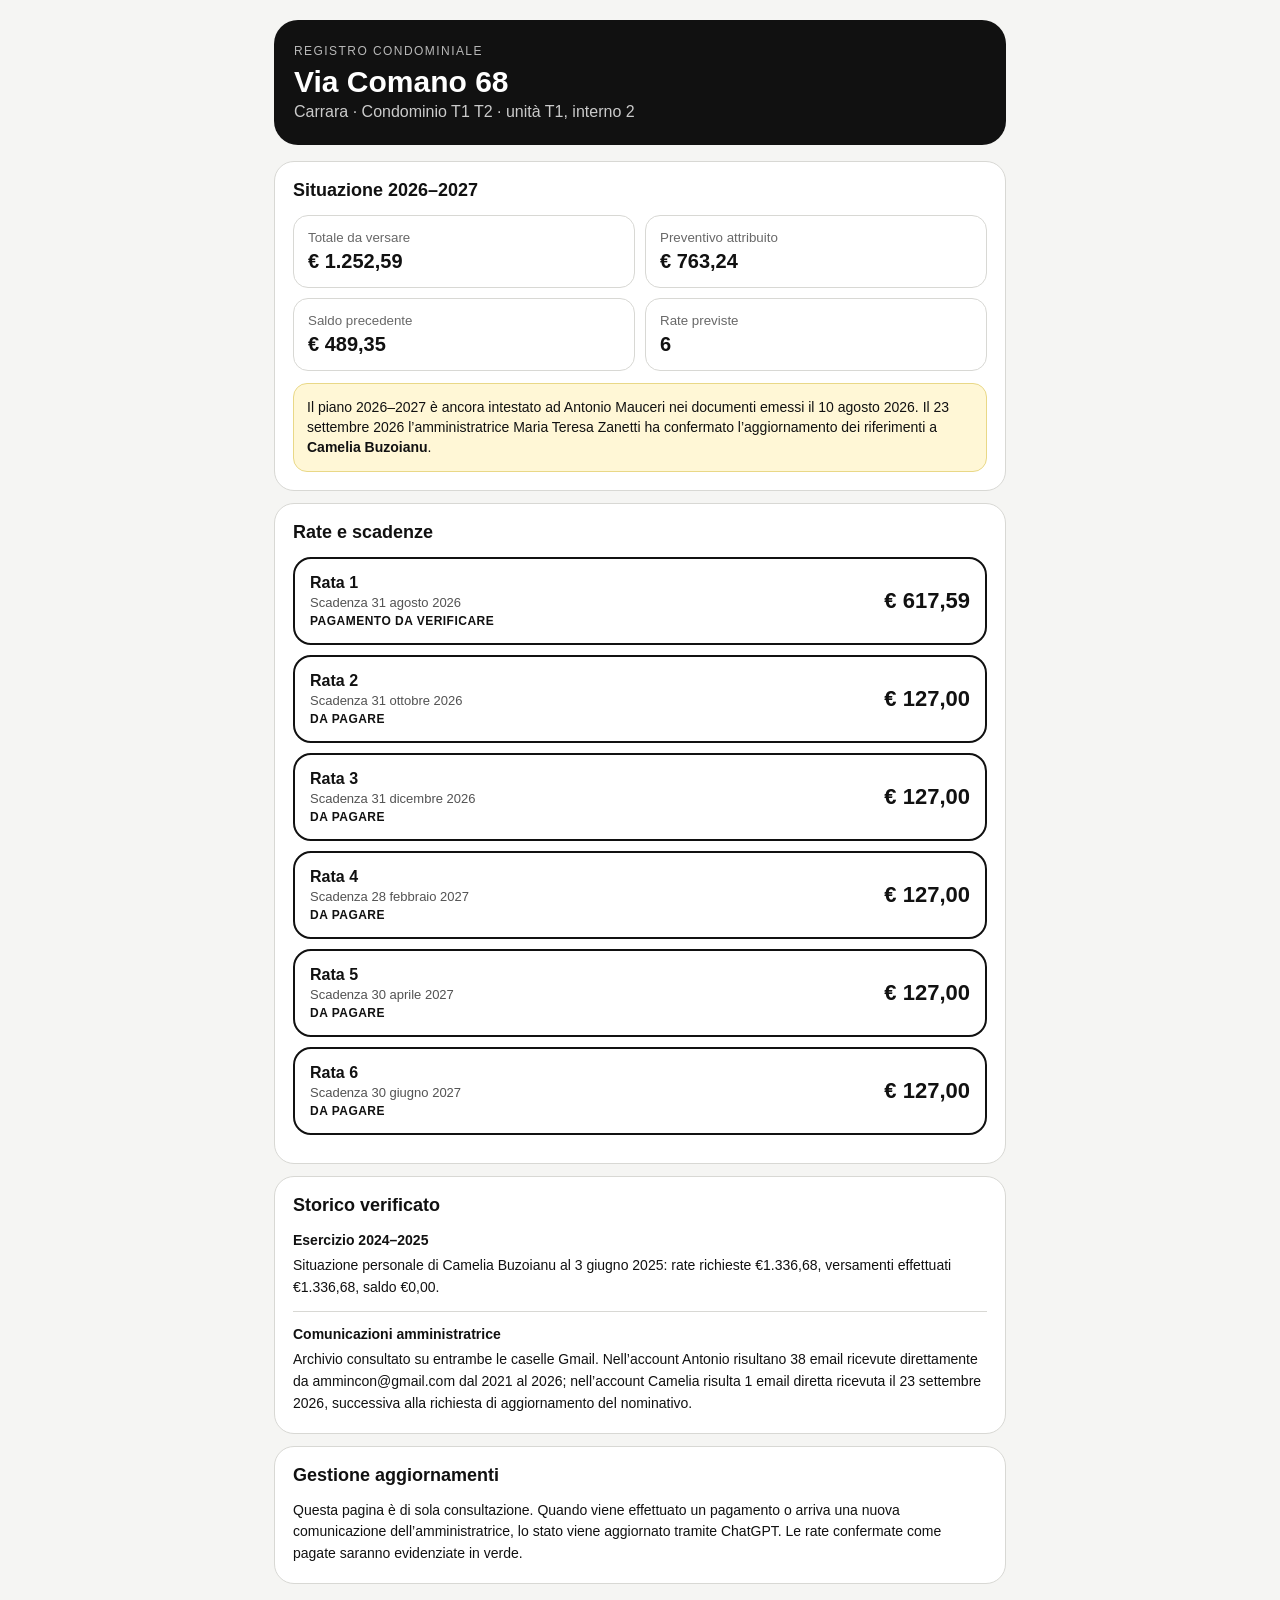
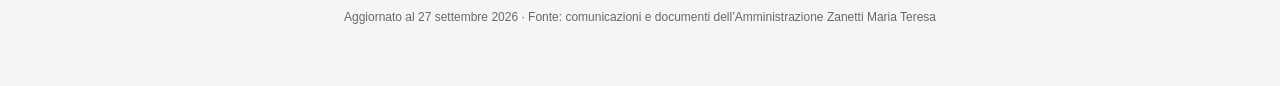
==== via-comano/index.html @ c6fd80aa "Aggiunge pagina Via Comano per gestione rate condominiali" ====
<!doctype html>
<html lang="it">
<head>
<meta charset="utf-8">
<meta name="viewport" content="width=device-width,initial-scale=1,viewport-fit=cover">
<title>Via Comano 68 · Rate condominiali</title>
<meta name="theme-color" content="#111111">
<style>
:root{--bg:#f5f5f3;--card:#fff;--ink:#111;--muted:#686868;--line:#d8d8d4;--ok:#2e7d32;--warn:#fff7d6}
*{box-sizing:border-box}body{margin:0;background:var(--bg);color:var(--ink);font-family:-apple-system,BlinkMacSystemFont,"Segoe UI",Roboto,Arial,sans-serif}
main{max-width:760px;margin:auto;padding:20px 14px 48px}.hero{background:#111;color:#fff;border-radius:24px;padding:24px 20px;margin-bottom:16px}
.eyebrow{font-size:12px;text-transform:uppercase;letter-spacing:.12em;opacity:.7}.hero h1{font-size:30px;line-height:1.06;margin:8px 0 5px}.hero p{margin:0;opacity:.78}
.card{background:var(--card);border:1px solid var(--line);border-radius:20px;padding:18px;margin:12px 0}.card h2{font-size:18px;margin:0 0 14px}
.grid{display:grid;grid-template-columns:repeat(2,1fr);gap:10px}.metric{border:1px solid var(--line);border-radius:15px;padding:14px}.metric small{color:var(--muted);display:block;margin-bottom:5px}.metric strong{font-size:20px}
.note{background:var(--warn);border:1px solid #e9d887;border-radius:14px;padding:13px;font-size:14px;line-height:1.45;margin-top:12px}
.rate{border:2px solid #111;border-radius:18px;padding:15px;margin:10px 0;display:flex;justify-content:space-between;gap:14px;align-items:center}
.rate.paid{background:var(--ok);border-color:var(--ok);color:white}.rmeta{min-width:0}.rnum{font-weight:800;font-size:16px}.rdate{font-size:13px;opacity:.72;margin-top:3px}.amount{font-weight:850;font-size:22px;white-space:nowrap}.status{font-size:12px;margin-top:4px;font-weight:700;text-transform:uppercase;letter-spacing:.04em}
.history{font-size:14px;line-height:1.55}.history strong{display:block;margin-bottom:4px}.sep{height:1px;background:var(--line);margin:12px 0}
footer{color:var(--muted);font-size:12px;text-align:center;padding:14px 6px}
@media(max-width:480px){main{padding:12px 10px 34px}.hero{border-radius:20px;padding:20px 17px}.hero h1{font-size:27px}.grid{grid-template-columns:1fr}.amount{font-size:20px}}
</style>
</head>
<body>
<main>
<section class="hero">
<div class="eyebrow">Registro condominiale</div>
<h1>Via Comano 68</h1>
<p>Carrara · Condominio T1 T2 · unità T1, interno 2</p>
</section>

<section class="card">
<h2>Situazione 2026–2027</h2>
<div class="grid">
<div class="metric"><small>Totale da versare</small><strong>€ 1.252,59</strong></div>
<div class="metric"><small>Preventivo attribuito</small><strong>€ 763,24</strong></div>
<div class="metric"><small>Saldo precedente</small><strong>€ 489,35</strong></div>
<div class="metric"><small>Rate previste</small><strong>6</strong></div>
</div>
<div class="note">Il piano 2026–2027 è ancora intestato ad Antonio Mauceri nei documenti emessi il 10 agosto 2026. Il 23 settembre 2026 l’amministratrice Maria Teresa Zanetti ha confermato l’aggiornamento dei riferimenti a <strong>Camelia Buzoianu</strong>.</div>
</section>

<section class="card">
<h2>Rate e scadenze</h2>

<div class="rate">
<div class="rmeta"><div class="rnum">Rata 1</div><div class="rdate">Scadenza 31 agosto 2026</div><div class="status">Pagamento da verificare</div></div>
<div class="amount">€ 617,59</div>
</div>

<div class="rate">
<div class="rmeta"><div class="rnum">Rata 2</div><div class="rdate">Scadenza 31 ottobre 2026</div><div class="status">Da pagare</div></div>
<div class="amount">€ 127,00</div>
</div>

<div class="rate">
<div class="rmeta"><div class="rnum">Rata 3</div><div class="rdate">Scadenza 31 dicembre 2026</div><div class="status">Da pagare</div></div>
<div class="amount">€ 127,00</div>
</div>

<div class="rate">
<div class="rmeta"><div class="rnum">Rata 4</div><div class="rdate">Scadenza 28 febbraio 2027</div><div class="status">Da pagare</div></div>
<div class="amount">€ 127,00</div>
</div>

<div class="rate">
<div class="rmeta"><div class="rnum">Rata 5</div><div class="rdate">Scadenza 30 aprile 2027</div><div class="status">Da pagare</div></div>
<div class="amount">€ 127,00</div>
</div>

<div class="rate">
<div class="rmeta"><div class="rnum">Rata 6</div><div class="rdate">Scadenza 30 giugno 2027</div><div class="status">Da pagare</div></div>
<div class="amount">€ 127,00</div>
</div>
</section>

<section class="card">
<h2>Storico verificato</h2>
<div class="history">
<strong>Esercizio 2024–2025</strong>
Situazione personale di Camelia Buzoianu al 3 giugno 2025: rate richieste €1.336,68, versamenti effettuati €1.336,68, saldo €0,00.
<div class="sep"></div>
<strong>Comunicazioni amministratrice</strong>
Archivio consultato su entrambe le caselle Gmail. Nell’account Antonio risultano 38 email ricevute direttamente da ammincon@gmail.com dal 2021 al 2026; nell’account Camelia risulta 1 email diretta ricevuta il 23 settembre 2026, successiva alla richiesta di aggiornamento del nominativo.
</div>
</section>

<section class="card">
<h2>Gestione aggiornamenti</h2>
<div class="history">Questa pagina è di sola consultazione. Quando viene effettuato un pagamento o arriva una nuova comunicazione dell’amministratrice, lo stato viene aggiornato tramite ChatGPT. Le rate confermate come pagate saranno evidenziate in verde.</div>
</section>

<footer>Aggiornato al 27 settembre 2026 · Fonte: comunicazioni e documenti dell’Amministrazione Zanetti Maria Teresa</footer>
</main>
</body>
</html>
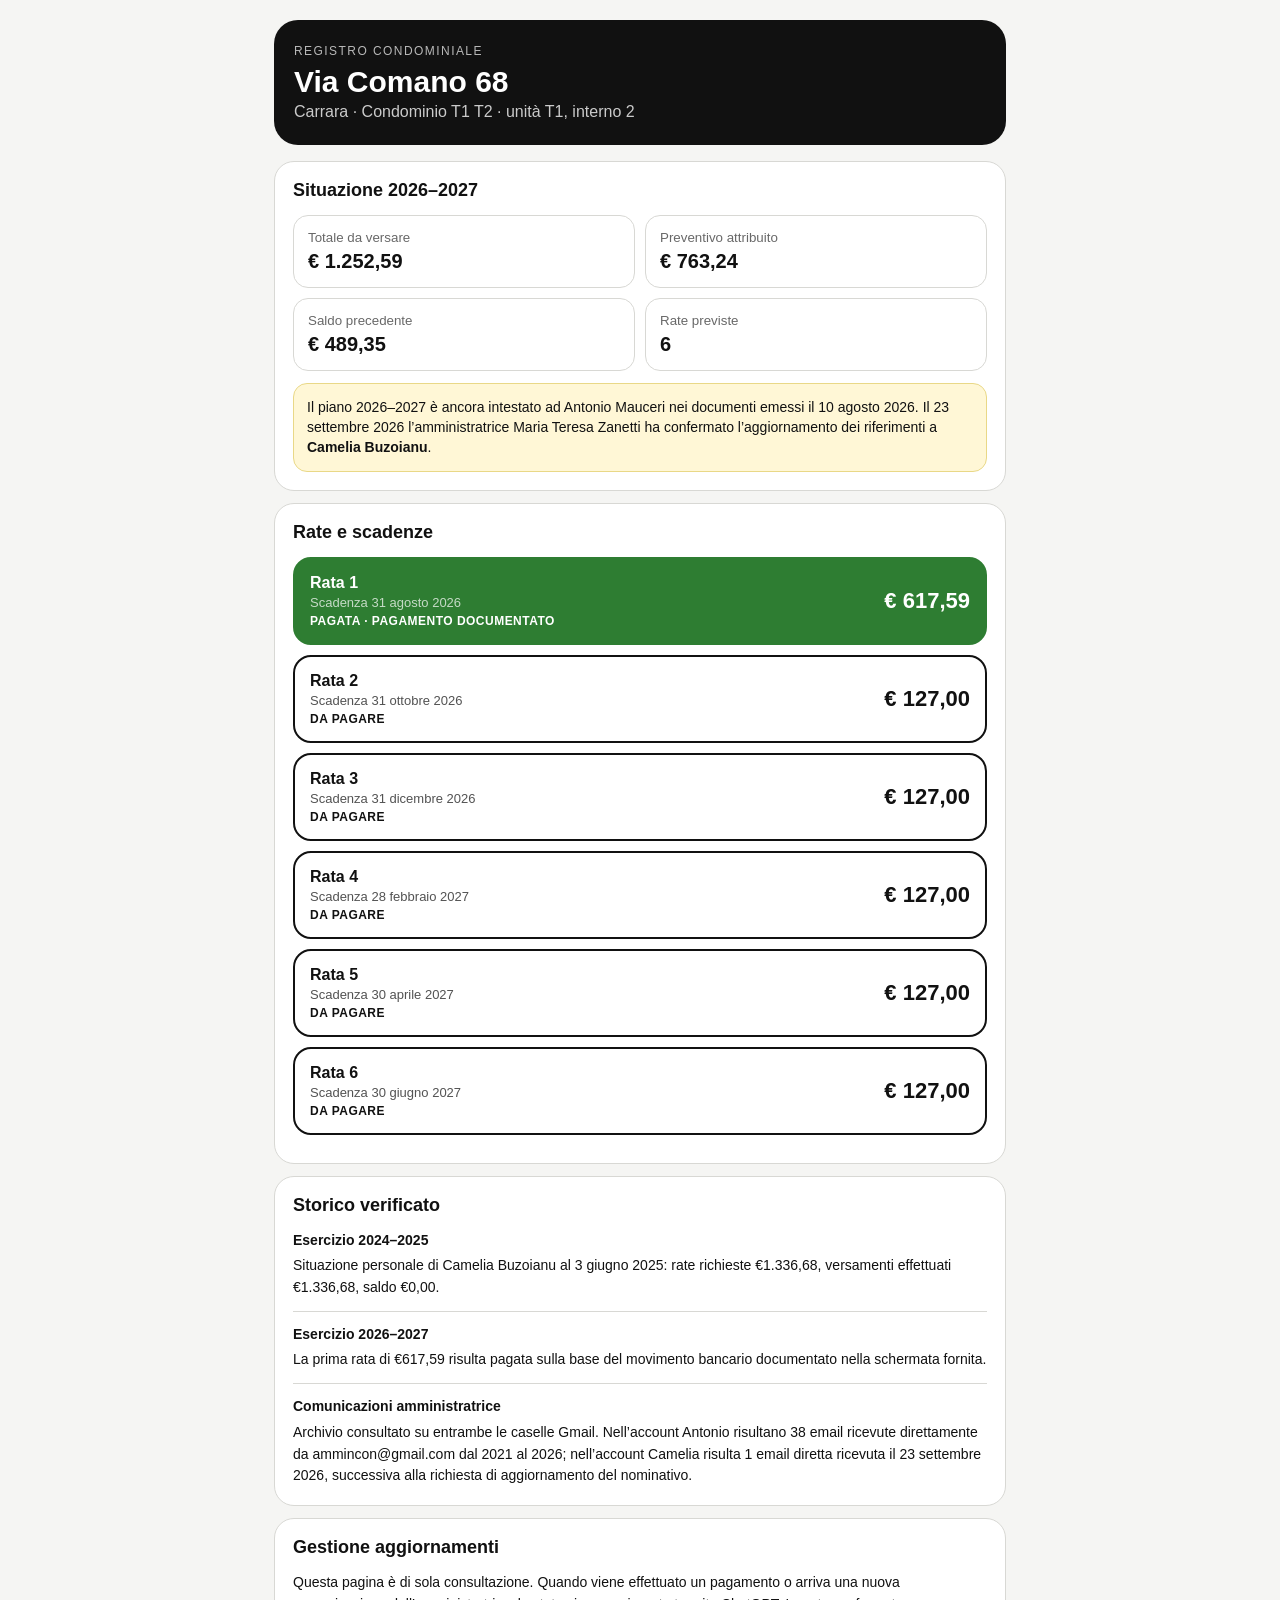
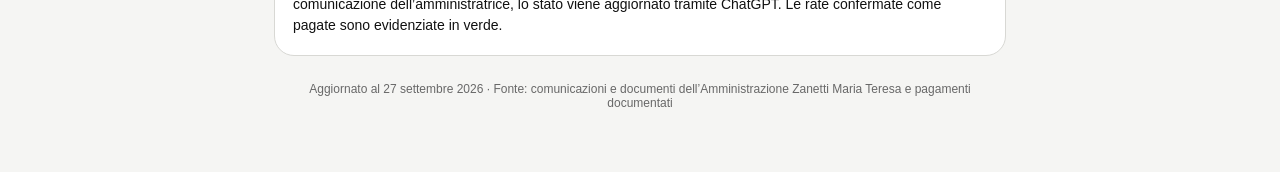
==== commit 2108f9af: "Registra pagamento prima rata Via Comano" ====
--- a/via-comano/index.html
+++ b/via-comano/index.html
@@ -42,8 +42,8 @@
 <section class="card">
 <h2>Rate e scadenze</h2>
 
-<div class="rate">
-<div class="rmeta"><div class="rnum">Rata 1</div><div class="rdate">Scadenza 31 agosto 2026</div><div class="status">Pagamento da verificare</div></div>
+<div class="rate paid">
+<div class="rmeta"><div class="rnum">Rata 1</div><div class="rdate">Scadenza 31 agosto 2026</div><div class="status">Pagata · pagamento documentato</div></div>
 <div class="amount">€ 617,59</div>
 </div>
 
@@ -79,6 +79,9 @@
 <strong>Esercizio 2024–2025</strong>
 Situazione personale di Camelia Buzoianu al 3 giugno 2025: rate richieste €1.336,68, versamenti effettuati €1.336,68, saldo €0,00.
 <div class="sep"></div>
+<strong>Esercizio 2026–2027</strong>
+La prima rata di €617,59 risulta pagata sulla base del movimento bancario documentato nella schermata fornita.
+<div class="sep"></div>
 <strong>Comunicazioni amministratrice</strong>
 Archivio consultato su entrambe le caselle Gmail. Nell’account Antonio risultano 38 email ricevute direttamente da ammincon@gmail.com dal 2021 al 2026; nell’account Camelia risulta 1 email diretta ricevuta il 23 settembre 2026, successiva alla richiesta di aggiornamento del nominativo.
 </div>
@@ -86,10 +89,10 @@
 
 <section class="card">
 <h2>Gestione aggiornamenti</h2>
-<div class="history">Questa pagina è di sola consultazione. Quando viene effettuato un pagamento o arriva una nuova comunicazione dell’amministratrice, lo stato viene aggiornato tramite ChatGPT. Le rate confermate come pagate saranno evidenziate in verde.</div>
+<div class="history">Questa pagina è di sola consultazione. Quando viene effettuato un pagamento o arriva una nuova comunicazione dell’amministratrice, lo stato viene aggiornato tramite ChatGPT. Le rate confermate come pagate sono evidenziate in verde.</div>
 </section>
 
-<footer>Aggiornato al 27 settembre 2026 · Fonte: comunicazioni e documenti dell’Amministrazione Zanetti Maria Teresa</footer>
+<footer>Aggiornato al 27 settembre 2026 · Fonte: comunicazioni e documenti dell’Amministrazione Zanetti Maria Teresa e pagamenti documentati</footer>
 </main>
 </body>
 </html>
